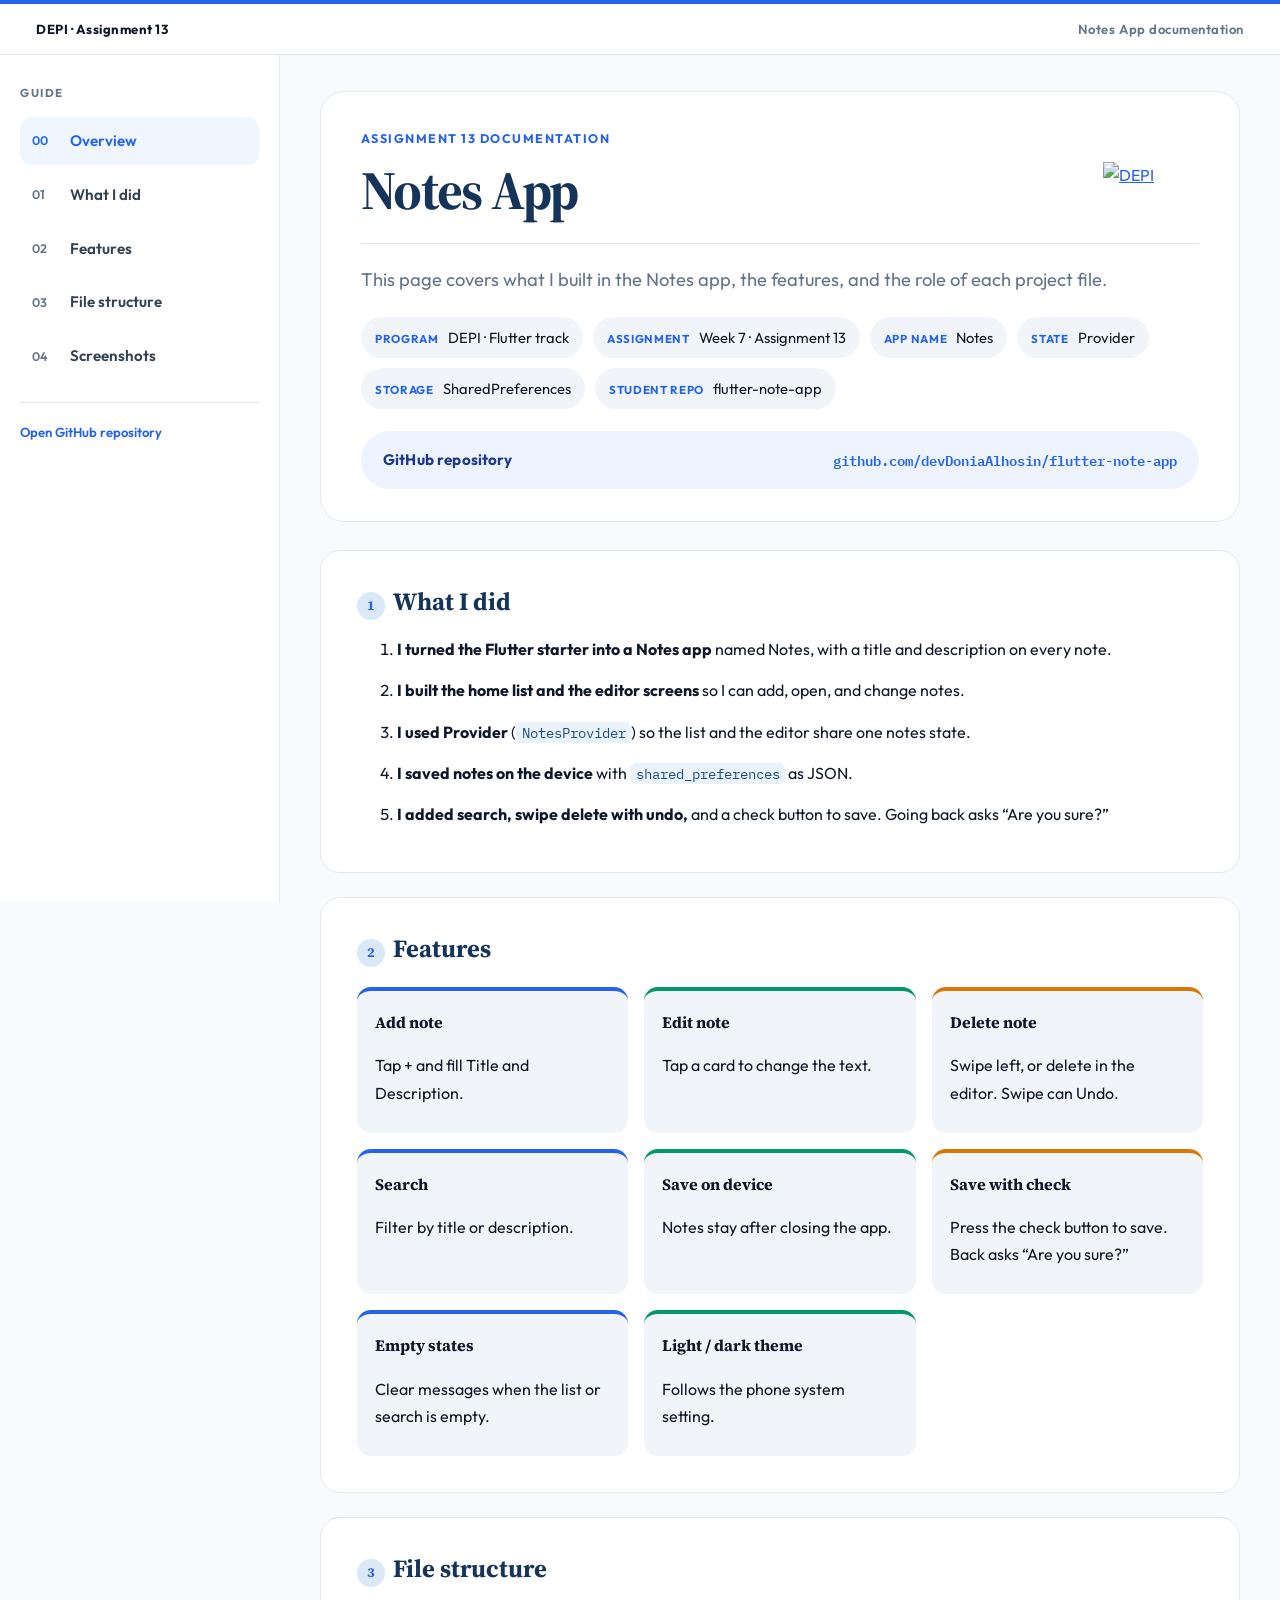
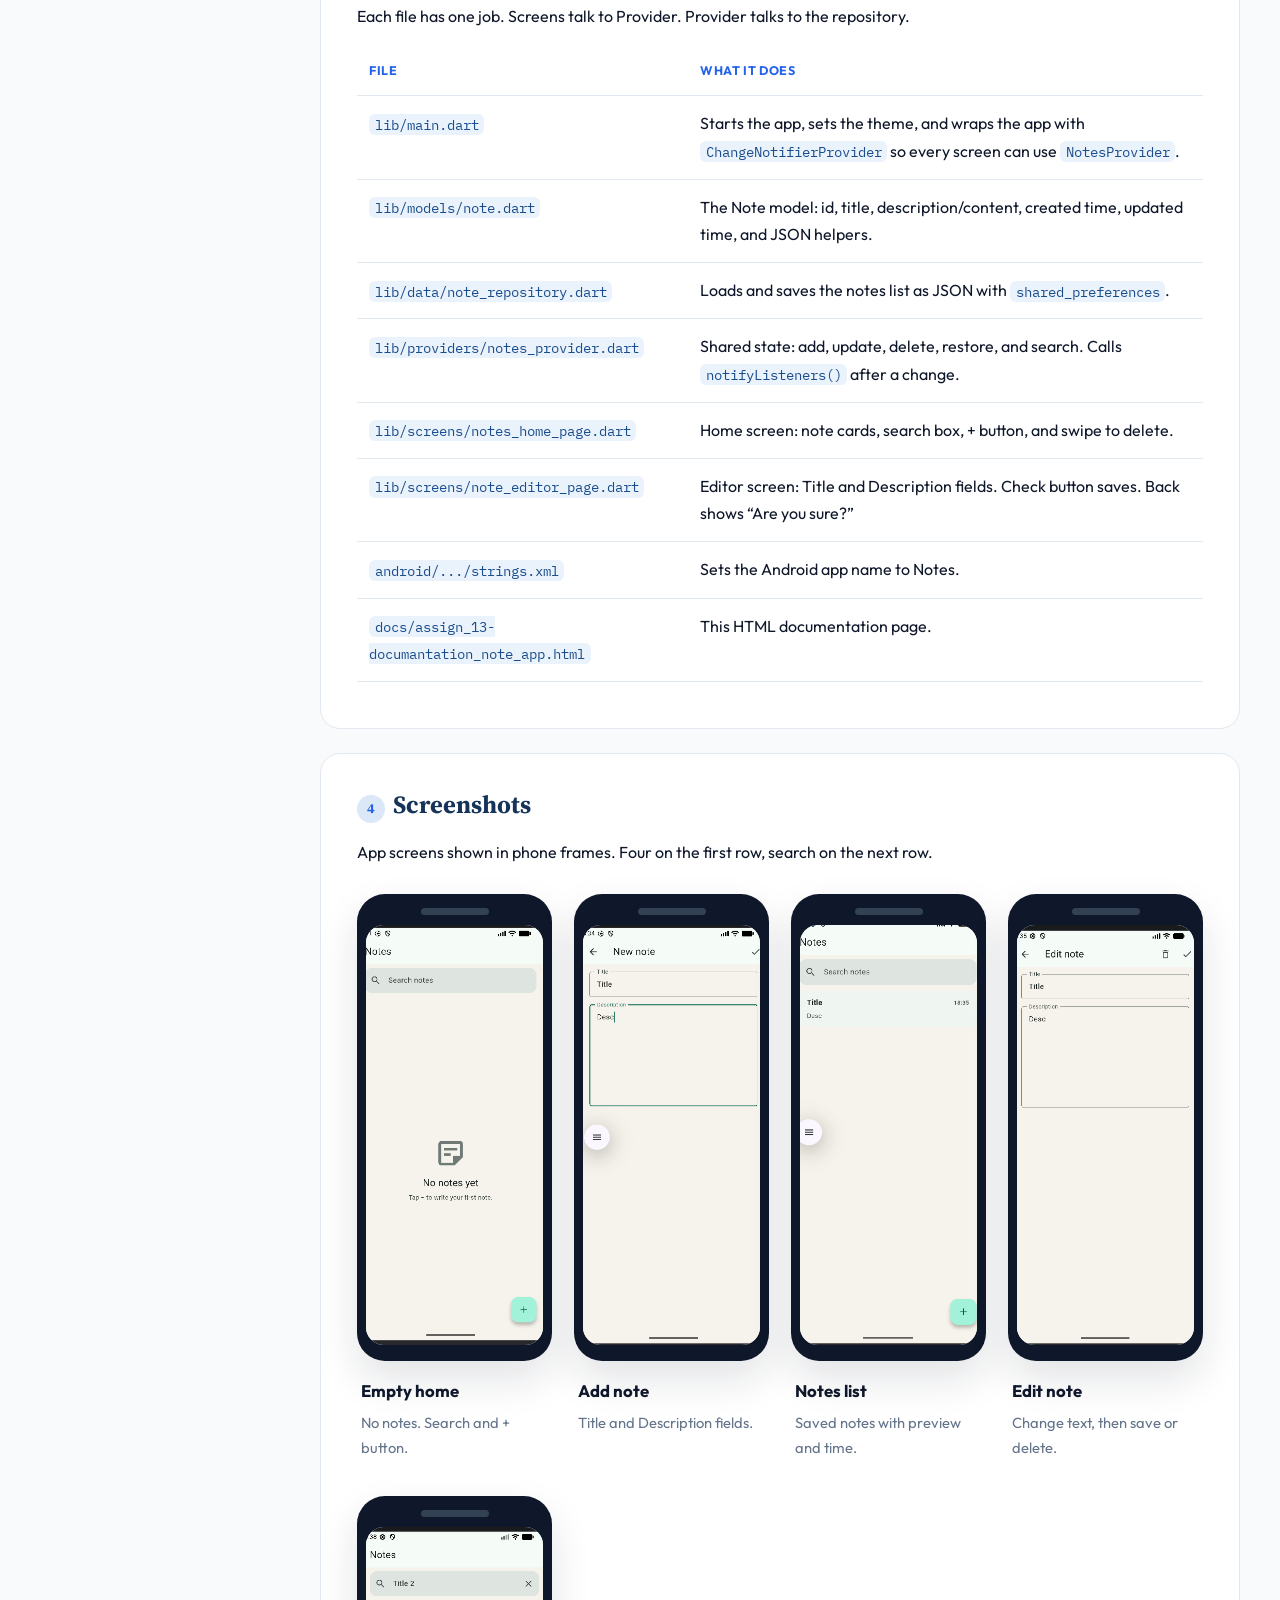
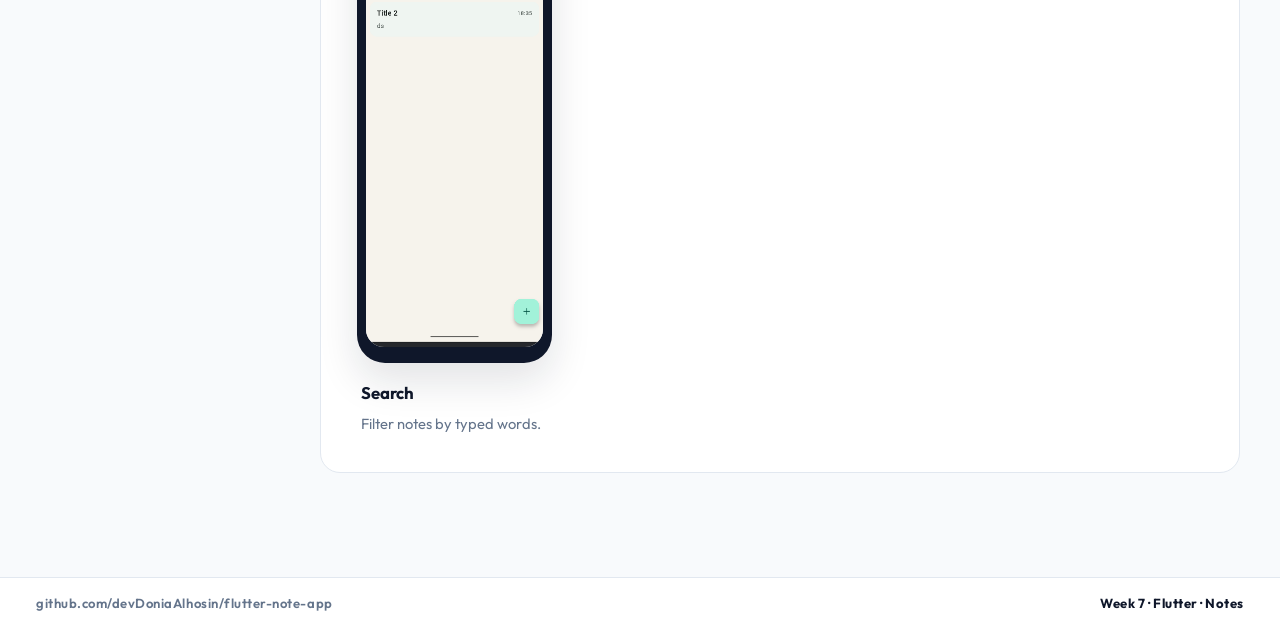
==== docs/assign_13-documantation_note_app.html @ 901f9e70 "Features Enhancments P1 - Add/Edit/Delete/Search" ====
<!DOCTYPE html>
<html lang="en">
  <head>
    <meta charset="UTF-8" />
    <meta name="viewport" content="width=device-width, initial-scale=1" />
    <title>Assignment 13 — Notes App Documentation</title>
    <link rel="preconnect" href="https://fonts.googleapis.com" />
    <link rel="preconnect" href="https://fonts.gstatic.com" crossorigin />
    <link
      href="https://fonts.googleapis.com/css2?family=Outfit:wght@400;500;600;700&family=Source+Serif+4:opsz,wght@8..60,600;8..60,700&family=IBM+Plex+Mono:wght@400;500&display=swap"
      rel="stylesheet"
    />
    <style>
      :root {
        --blue: #2563eb;
        --green: #059669;
        --gold: #d97706;
        --ink: #0f172a;
        --muted: #64748b;
        --paper: #f8fafc;
        --card: #ffffff;
        --line: #e2e8f0;
        --soft: #f1f5f9;
      }

      * {
        box-sizing: border-box;
      }

      html {
        scroll-behavior: smooth;
        overflow-x: hidden;
      }

      body {
        margin: 0;
        color: var(--ink);
        background: var(--paper);
        font-family: Outfit, sans-serif;
        line-height: 1.7;
        overflow-x: hidden;
      }

      .doc-header,
      .doc-footer {
        display: flex;
        align-items: center;
        justify-content: space-between;
        gap: 16px;
        background: #fff;
        border-bottom: 1px solid var(--line);
        padding: 14px 36px;
        font-size: 0.82rem;
        font-weight: 600;
        letter-spacing: 0.04em;
        color: var(--muted);
      }

      .doc-header {
        position: sticky;
        top: 0;
        z-index: 5;
        border-top: 4px solid var(--blue);
      }

      .doc-header strong,
      .doc-footer strong {
        color: var(--ink);
      }

      .doc-footer {
        border-bottom: 0;
        border-top: 1px solid var(--line);
        margin-top: 8px;
      }

      .shell {
        display: grid;
        grid-template-columns: 280px minmax(0, 1fr);
        max-width: 1500px;
        margin: 0 auto;
        min-height: calc(100vh - 108px);
      }

      .sidebar {
        position: sticky;
        top: 53px;
        height: calc(100vh - 53px);
        overflow: auto;
        padding: 28px 20px 32px;
        background: #fff;
        border-right: 1px solid var(--line);
      }

      .side-kicker {
        margin: 0 0 14px;
        color: var(--muted);
        font-size: 0.72rem;
        letter-spacing: 0.14em;
        text-transform: uppercase;
        font-weight: 700;
      }

      .sidebar nav {
        display: flex;
        flex-direction: column;
        gap: 6px;
      }

      .sidebar nav a {
        display: flex;
        align-items: center;
        gap: 10px;
        padding: 11px 12px;
        border-radius: 12px;
        color: #334155;
        text-decoration: none;
        font-weight: 600;
        font-size: 0.95rem;
      }

      .sidebar nav a em {
        width: 28px;
        color: var(--muted);
        font-style: normal;
        font-size: 0.78rem;
      }

      .sidebar nav a:hover,
      .sidebar nav a.active {
        background: #eff6ff;
        color: var(--blue);
      }

      .sidebar nav a.active em {
        color: var(--blue);
      }

      .side-repo {
        display: block;
        margin-top: 22px;
        padding-top: 18px;
        border-top: 1px solid var(--line);
        color: var(--blue);
        font-size: 0.82rem;
        font-weight: 600;
        text-decoration: none;
        word-break: break-word;
      }

      .content {
        padding: 36px 40px 72px;
      }

      .print-only {
        display: none;
      }

      .cover {
        background: var(--card);
        border: 1px solid var(--line);
        border-radius: 24px;
        padding: 36px 40px 32px;
        margin-bottom: 28px;
      }

      .title-bar {
        display: flex;
        align-items: center;
        justify-content: space-between;
        gap: 24px;
        margin-bottom: 20px;
        padding-bottom: 20px;
        border-bottom: 1px solid var(--line);
      }

      .title-bar .intro {
        min-width: 0;
      }

      .title-bar .kicker {
        margin-bottom: 8px;
      }

      .title-bar h1 {
        margin: 0;
        font-size: clamp(2.4rem, 5vw, 3.4rem);
        letter-spacing: -0.03em;
      }

      .title-bar .logo {
        flex: 0 0 auto;
        margin-left: auto;
      }

      .title-bar .logo img {
        width: 96px;
        height: auto;
        display: block;
        background: transparent;
      }

      .kicker {
        color: var(--blue);
        letter-spacing: 0.12em;
        text-transform: uppercase;
        font-size: 0.78rem;
        font-weight: 700;
        margin: 0 0 8px;
      }

      h1,
      h2,
      h3 {
        font-family: "Source Serif 4", Georgia, serif;
        line-height: 1.2;
        margin: 0 0 10px;
      }

      h1 {
        font-size: clamp(2.1rem, 5vw, 3.4rem);
        color: #16345a;
      }

      h2 {
        font-size: 1.55rem;
        color: #16345a;
      }

      h3 {
        font-size: 1.12rem;
        color: var(--blue);
      }

      .lede {
        max-width: 70ch;
        color: var(--muted);
        font-size: 1.15rem;
        margin: 0 0 22px;
      }

      .facts {
        display: flex;
        flex-wrap: wrap;
        gap: 10px;
        margin: 0 0 22px;
      }

      .fact {
        background: var(--soft);
        border-radius: 999px;
        padding: 8px 14px;
        font-size: 0.92rem;
      }

      .fact b {
        color: var(--blue);
        margin-right: 6px;
        font-size: 0.72rem;
        letter-spacing: 0.06em;
        text-transform: uppercase;
      }

      .repo-banner {
        display: flex;
        flex-wrap: wrap;
        align-items: center;
        justify-content: space-between;
        gap: 12px 24px;
        margin: 0;
        padding: 16px 22px;
        background: #eef4ff;
        border-radius: 999px;
        text-decoration: none;
        color: inherit;
      }

      .repo-banner:hover {
        background: #e0ebff;
      }

      .repo-banner b {
        color: #1e3a8a;
        font-size: 0.95rem;
        letter-spacing: 0.01em;
        white-space: nowrap;
      }

      .repo-banner span {
        font-family: "IBM Plex Mono", monospace;
        font-size: 0.9rem;
        font-weight: 600;
        color: var(--blue);
        word-break: break-all;
      }

      .toc-grid {
        display: grid;
        grid-template-columns: repeat(2, minmax(0, 1fr));
        gap: 16px;
        margin: 20px 0 0;
      }

      .toc-card {
        display: flex;
        align-items: flex-start;
        gap: 16px;
        padding: 20px 20px 18px;
        background: var(--soft);
        border: 1px solid var(--line);
        border-radius: 16px;
        text-decoration: none;
        color: inherit;
        transition: transform 0.18s ease, border-color 0.18s ease, box-shadow 0.18s ease;
      }

      .toc-card:hover,
      .toc-card.active {
        transform: translateY(-2px);
        border-color: #bfdbfe;
        box-shadow: 0 10px 24px rgba(37, 99, 235, 0.08);
        background: #fff;
      }

      .toc-card em {
        flex: 0 0 auto;
        width: 40px;
        height: 40px;
        display: grid;
        place-items: center;
        border-radius: 12px;
        background: #dbeafe;
        color: var(--blue);
        font-style: normal;
        font-weight: 700;
      }

      .toc-card b {
        display: block;
        font-family: "Source Serif 4", Georgia, serif;
        font-size: 1.15rem;
        margin-bottom: 4px;
      }

      .toc-card span {
        color: var(--muted);
        font-size: 0.92rem;
      }

      .toc-card i {
        margin-left: auto;
        color: var(--blue);
        font-style: normal;
        font-weight: 700;
        align-self: center;
      }

      .back-toc {
        display: inline-flex;
        float: right;
        font-size: 0.8rem;
        font-weight: 700;
        text-decoration: none;
        margin: 0 0 10px 12px;
        padding: 6px 12px;
        border-radius: 999px;
        background: var(--soft);
        color: var(--blue);
      }

      .btn {
        display: inline-flex;
        align-items: center;
        background: var(--blue);
        color: #fff;
        text-decoration: none;
        border-radius: 999px;
        padding: 11px 20px;
        font-weight: 700;
        border: 0;
        font: inherit;
        cursor: pointer;
      }

      .btn.green {
        background: var(--green);
      }

      .btn.ghost {
        background: #fff;
        color: var(--blue);
        border: 1px solid var(--line);
      }

      .back-toc {
        display: none;
      }

      section {
        background: var(--card);
        border: 1px solid var(--line);
        border-radius: 20px;
        padding: 36px 36px 28px;
        margin-bottom: 24px;
      }

      .num {
        display: inline-flex;
        width: 28px;
        height: 28px;
        align-items: center;
        justify-content: center;
        border-radius: 50%;
        background: #dbe8f8;
        color: var(--blue);
        font-size: 0.85rem;
        font-weight: 700;
        margin-right: 8px;
      }

      .grid {
        display: grid;
        grid-template-columns: repeat(auto-fit, minmax(210px, 1fr));
        gap: 16px;
        margin: 20px 0 8px;
      }

      .card {
        background: var(--soft);
        border-radius: 14px;
        padding: 18px 18px 10px;
        border-top: 4px solid var(--blue);
      }

      .card.green {
        border-top-color: var(--green);
      }

      .card.gold {
        border-top-color: var(--gold);
      }

      .card strong {
        display: block;
        font-family: "Source Serif 4", Georgia, serif;
        margin-bottom: 4px;
      }

      ol.steps > li,
      ol.guide > li {
        margin: 14px 0;
      }

      code {
        font-family: "IBM Plex Mono", monospace;
        font-size: 0.86em;
        background: #eaf2fb;
        color: #1a4d8c;
        padding: 0.12em 0.4em;
        border-radius: 6px;
      }

      pre {
        overflow: auto;
        background: #f3f7fd;
        color: #1d2b3a;
        border: 1px solid var(--line);
        padding: 14px 16px;
        border-radius: 12px;
        font-family: "IBM Plex Mono", monospace;
        font-size: 0.86rem;
      }

      table {
        width: 100%;
        border-collapse: collapse;
        margin: 8px 0 18px;
      }

      th,
      td {
        text-align: left;
        padding: 14px 12px;
        border-bottom: 1px solid var(--line);
        vertical-align: top;
      }

      th {
        color: var(--blue);
        font-size: 0.78rem;
        letter-spacing: 0.05em;
        text-transform: uppercase;
      }

      .flow {
        display: grid;
        grid-template-columns: repeat(auto-fit, minmax(150px, 1fr));
        gap: 10px;
        margin: 12px 0 18px;
      }

      .flow span {
        background: #eaf4ff;
        color: #16345a;
        border: 1px solid #c5daf3;
        border-radius: 12px;
        padding: 14px 10px;
        text-align: center;
        font-weight: 700;
        font-size: 0.9rem;
      }

      .note {
        background: #fff7e6;
        border-left: 5px solid var(--gold);
        border-radius: 0 12px 12px 0;
        padding: 12px 14px;
        margin: 8px 0 16px;
      }

      .shots {
        display: grid;
        grid-template-columns: repeat(4, minmax(0, 1fr));
        gap: 36px 22px;
        margin: 28px 0 8px;
        align-items: start;
      }

      .shot {
        margin: 0;
        background: none;
        border: 0;
      }

      .phone {
        background: #0f172a;
        border-radius: 28px;
        padding: 12px 9px 16px;
        box-shadow: 0 18px 40px rgba(15, 23, 42, 0.12);
      }

      .phone-bar {
        width: 68px;
        height: 7px;
        margin: 2px auto 10px;
        border-radius: 999px;
        background: #334155;
      }

      .shot .frame {
        min-height: 320px;
        display: grid;
        place-items: center;
        background: #f8fafc;
        border-radius: 18px;
        overflow: hidden;
      }

      .shot img {
        display: block;
        width: 100%;
        height: 420px;
        object-fit: cover;
        object-position: top;
        background: #f8fafc;
      }

      .shot.missing img {
        display: none;
      }

      .drop {
        display: none;
        flex-direction: column;
        align-items: center;
        justify-content: center;
        gap: 6px;
        min-height: 320px;
        color: var(--muted);
        text-align: center;
        padding: 20px;
      }

      .shot.missing .drop {
        display: flex;
      }

      .drop b {
        font-family: "IBM Plex Mono", monospace;
        color: var(--blue);
        font-size: 0.78rem;
      }

      figcaption {
        padding: 16px 4px 0;
      }

      figcaption strong {
        display: block;
        font-size: 1.05rem;
        margin-bottom: 4px;
        font-family: Outfit, sans-serif;
      }

      figcaption span {
        display: block;
        color: var(--muted);
        font-size: 0.92rem;
      }

      .site-end {
        display: none;
      }

      a {
        color: var(--blue);
      }

      @media (max-width: 1100px) {
        .shots {
          grid-template-columns: repeat(2, minmax(0, 1fr));
        }
      }

      @media (max-width: 900px) {
        .doc-header,
        .doc-footer {
          padding: 12px 16px;
          flex-wrap: wrap;
          gap: 6px 12px;
        }

        .shell {
          grid-template-columns: 1fr;
        }

        .sidebar {
          position: sticky;
          top: 49px;
          z-index: 4;
          height: auto;
          border-right: 0;
          border-bottom: 1px solid var(--line);
          padding: 12px 16px 14px;
        }

        .side-kicker,
        .side-repo {
          display: none;
        }

        .sidebar nav {
          flex-direction: row;
          overflow-x: auto;
          gap: 8px;
          -webkit-overflow-scrolling: touch;
          scrollbar-width: none;
        }

        .sidebar nav::-webkit-scrollbar {
          display: none;
        }

        .sidebar nav a {
          flex: 0 0 auto;
          white-space: nowrap;
          background: var(--soft);
          padding: 8px 12px;
        }

        .content {
          padding: 20px 16px 48px;
        }

        .cover,
        section {
          padding: 24px 20px 20px;
        }
      }

      @media (max-width: 640px) {
        .doc-header,
        .doc-footer {
          font-size: 0.74rem;
          padding: 10px 14px;
        }

        .cover,
        section {
          padding: 18px 16px 16px;
          border-radius: 16px;
        }

        .title-bar {
          align-items: center;
          gap: 12px;
        }

        .title-bar .kicker {
          letter-spacing: 0.08em;
          font-size: 0.68rem;
        }

        .title-bar h1 {
          font-size: clamp(1.7rem, 8vw, 2.2rem);
        }

        .title-bar .logo img {
          width: 58px;
        }

        .lede {
          font-size: 1rem;
          margin-bottom: 16px;
        }

        .facts {
          gap: 8px;
          margin-bottom: 16px;
        }

        .fact {
          font-size: 0.82rem;
          padding: 7px 11px;
        }

        .repo-banner {
          flex-direction: column;
          align-items: flex-start;
          border-radius: 16px;
          padding: 14px 16px;
          gap: 6px;
        }

        .repo-banner b {
          font-size: 0.72rem;
          letter-spacing: 0.06em;
          text-transform: uppercase;
        }

        .repo-banner span {
          font-size: 0.8rem;
        }

        .toc-grid {
          grid-template-columns: 1fr;
        }

        .shots {
          grid-template-columns: minmax(0, 280px);
          justify-content: center;
          gap: 28px 16px;
        }

        .shot img,
        .drop {
          min-height: 0;
          height: 380px;
        }

        table {
          display: block;
        }

        thead {
          display: none;
        }

        tbody,
        tr,
        td {
          display: block;
          width: 100%;
        }

        tr {
          background: var(--soft);
          border-radius: 12px;
          padding: 12px 14px;
          margin-bottom: 10px;
        }

        td {
          border: 0;
          padding: 2px 0;
        }

        td:first-child {
          padding-bottom: 6px;
        }

        pre {
          font-size: 0.78rem;
        }

        .back-toc {
          display: inline-flex;
          float: none;
          margin: 0 0 12px;
        }
      }

      @media (max-width: 420px) {
        .doc-header span {
          display: none;
        }

        .sidebar nav a em {
          display: none;
        }
      }

      @media print {
        @page {
          size: A4;
          margin: 24mm 18mm 22mm 18mm;
        }

        body {
          background: #fff;
          color: #111;
          font-family: "Times New Roman", Times, serif;
          font-size: 12pt;
          line-height: 1.55;
        }

        .shell {
          display: block;
          max-width: none;
        }

        .sidebar,
        .actions,
        .no-print,
        .back-toc,
        .page-end {
          display: none !important;
        }

        .content {
          padding: 0;
        }

        .print-only {
          display: block;
        }

        .toc-grid {
          display: none;
        }

        .report-toc {
          display: block;
          list-style: none;
          padding: 0;
          margin: 12px 0 0;
        }

        .report-toc li {
          margin: 10px 0;
        }

        .report-toc a {
          display: block;
          color: #111;
          text-decoration: none;
          border-bottom: 1px dotted #999;
          padding: 2px 0 6px;
        }

        .doc-header,
        .doc-footer {
          position: fixed;
          left: 0;
          right: 0;
          padding: 4px 0;
          background: #fff;
          font-family: "Times New Roman", Times, serif;
          font-size: 10pt;
          color: #333;
          letter-spacing: 0;
        }

        .doc-header {
          top: 0;
          border-top: 0;
          border-bottom: 1px solid #222;
        }

        .doc-footer {
          bottom: 0;
          margin: 0;
          border-top: 1px solid #222;
        }

        .cover,
        section {
          break-inside: avoid;
          box-shadow: none;
          border: 0;
          border-radius: 0;
          background: #fff;
          padding: 0 0 10px;
          margin: 0 0 22px;
        }

        .cover {
          text-align: center;
          padding-bottom: 18px;
          border-bottom: 1px solid #222;
          margin-bottom: 28px;
        }

        .title-bar {
          border: 0;
          padding: 0;
          margin-bottom: 12px;
          justify-content: center;
        }

        .title-bar h1 {
          font-size: 26pt;
          color: #111;
        }

        .kicker {
          color: #333;
          letter-spacing: 0.08em;
        }

        .lede {
          max-width: none;
          margin: 0 auto 16px;
          color: #222;
        }

        .facts {
          display: block;
          margin: 16px auto 0;
          max-width: 420px;
          text-align: left;
        }

        .fact {
          background: none;
          border-radius: 0;
          padding: 4px 0;
          border-bottom: 1px solid #ddd;
        }

        .fact b {
          display: inline;
          color: #111;
          margin-right: 8px;
        }

        .repo-banner {
          background: none;
          border: 0;
          justify-content: center;
          margin-top: 16px;
          padding: 0;
        }

        h2 {
          font-size: 16pt;
          color: #111;
          margin: 0 0 10px;
          padding-bottom: 4px;
          border-bottom: 1px solid #222;
        }

        .num {
          background: none;
          color: #111;
          width: auto;
          height: auto;
          margin-right: 6px;
        }

        .grid {
          display: block;
        }

        .card {
          background: none;
          border: 0;
          border-top: 0;
          border-radius: 0;
          padding: 6px 0 8px;
          border-bottom: 1px solid #ddd;
        }

        .card strong {
          display: inline;
          margin-right: 6px;
        }

        .card p {
          display: inline;
        }

        table {
          border: 1px solid #222;
        }

        th,
        td {
          border-bottom: 1px solid #222;
          padding: 8px 7px;
        }

        th {
          color: #111;
          background: #f3f3f3;
        }

        .note {
          background: none;
          border-left: 0;
          border: 1px solid #222;
          border-radius: 0;
          padding: 8px 10px;
        }

        .shots {
          grid-template-columns: repeat(2, minmax(0, 1fr));
          gap: 16px 12px;
        }

        .phone {
          padding: 8px 6px 10px;
        }

        .shot img {
          height: 260px;
        }

        .shot.missing {
          display: none;
        }

        .toc a,
        .repo-banner a,
        a[href^="http"] {
          color: #111;
          text-decoration: underline;
        }
      }
    </style>
  </head>
  <body>
    <header class="doc-header">
      <strong>DEPI · Assignment 13</strong>
      <span>Notes App documentation</span>
    </header>
    <div class="shell">
      <aside class="sidebar">
        <p class="side-kicker">Guide</p>
        <nav>
          <a href="#overview"><em>00</em> Overview</a>
          <a href="#steps"><em>01</em> What I did</a>
          <a href="#features"><em>02</em> Features</a>
          <a href="#files"><em>03</em> File structure</a>
          <a href="#screenshots"><em>04</em> Screenshots</a>
        </nav>
        <a class="side-repo" href="https://github.com/devDoniaAlhosin/flutter-note-app.git">
          Open GitHub repository
        </a>
      </aside>
      <main class="content">
      <article class="cover" id="overview">
        <div class="title-bar">
          <div class="intro">
            <p class="kicker">Assignment 13 documentation</p>
            <h1>Notes App</h1>
          </div>
          <a class="logo" href="https://depi.gov.eg" target="_blank" rel="noreferrer">
            <img src="https://depi.gov.eg/assets/images/proAr.png" alt="DEPI" />
          </a>
        </div>
        <p class="lede">
          This page covers what I built in the Notes app, the features, and
          the role of each project file.
        </p>
        <div class="facts">
          <div class="fact"><b>Program</b> DEPI · Flutter track</div>
          <div class="fact"><b>Assignment</b> Week 7 · Assignment 13</div>
          <div class="fact"><b>App name</b> Notes</div>
          <div class="fact"><b>State</b> Provider</div>
          <div class="fact"><b>Storage</b> SharedPreferences</div>
          <div class="fact"><b>Student repo</b> flutter-note-app</div>
        </div>
        <a class="repo-banner" href="https://github.com/devDoniaAlhosin/flutter-note-app.git">
          <b>GitHub repository</b>
          <span>github.com/devDoniaAlhosin/flutter-note-app</span>
        </a>
      </article>

      <section id="toc" class="toc print-only">
        <h2>Table of contents</h2>
        <ol class="report-toc">
          <li><a href="#steps">1. What I did</a></li>
          <li><a href="#features">2. Features</a></li>
          <li><a href="#files">3. File structure</a></li>
          <li><a href="#screenshots">4. Screenshots</a></li>
        </ol>
      </section>

      <section id="steps">
        <a class="back-toc" href="#toc">Back to contents</a>
        <h2><span class="num">1</span>What I did</h2>
        <ol class="steps">
          <li>
            <strong>I turned the Flutter starter into a Notes app</strong>
            named Notes, with a title and description on every note.
          </li>
          <li>
            <strong>I built the home list and the editor screens</strong>
            so I can add, open, and change notes.
          </li>
          <li>
            <strong>I used Provider</strong>
            (<code>NotesProvider</code>) so the list and the editor share one notes state.
          </li>
          <li>
            <strong>I saved notes on the device</strong>
            with <code>shared_preferences</code> as JSON.
          </li>
          <li>
            <strong>I added search, swipe delete with undo,</strong>
            and a check button to save. Going back asks “Are you sure?”
          </li>
        </ol>
      </section>

      <section id="features">
        <a class="back-toc" href="#toc">Back to contents</a>
        <h2><span class="num">2</span>Features</h2>
        <div class="grid">
          <div class="card"><strong>Add note</strong><p>Tap + and fill Title and Description.</p></div>
          <div class="card green"><strong>Edit note</strong><p>Tap a card to change the text.</p></div>
          <div class="card gold"><strong>Delete note</strong><p>Swipe left, or delete in the editor. Swipe can Undo.</p></div>
          <div class="card"><strong>Search</strong><p>Filter by title or description.</p></div>
          <div class="card green"><strong>Save on device</strong><p>Notes stay after closing the app.</p></div>
          <div class="card gold"><strong>Save with check</strong><p>Press the check button to save. Back asks “Are you sure?”</p></div>
          <div class="card"><strong>Empty states</strong><p>Clear messages when the list or search is empty.</p></div>
          <div class="card green"><strong>Light / dark theme</strong><p>Follows the phone system setting.</p></div>
        </div>
      </section>

      <section id="files">
        <a class="back-toc" href="#toc">Back to contents</a>
        <h2><span class="num">3</span>File structure</h2>
        <p>Each file has one job. Screens talk to Provider. Provider talks to the repository.</p>
        <table>
          <thead>
            <tr>
              <th>File</th>
              <th>What it does</th>
            </tr>
          </thead>
          <tbody>
            <tr>
              <td><code>lib/main.dart</code></td>
              <td>Starts the app, sets the theme, and wraps the app with <code>ChangeNotifierProvider</code> so every screen can use <code>NotesProvider</code>.</td>
            </tr>
            <tr>
              <td><code>lib/models/note.dart</code></td>
              <td>The Note model: id, title, description/content, created time, updated time, and JSON helpers.</td>
            </tr>
            <tr>
              <td><code>lib/data/note_repository.dart</code></td>
              <td>Loads and saves the notes list as JSON with <code>shared_preferences</code>.</td>
            </tr>
            <tr>
              <td><code>lib/providers/notes_provider.dart</code></td>
              <td>Shared state: add, update, delete, restore, and search. Calls <code>notifyListeners()</code> after a change.</td>
            </tr>
            <tr>
              <td><code>lib/screens/notes_home_page.dart</code></td>
              <td>Home screen: note cards, search box, + button, and swipe to delete.</td>
            </tr>
            <tr>
              <td><code>lib/screens/note_editor_page.dart</code></td>
              <td>Editor screen: Title and Description fields. Check button saves. Back shows “Are you sure?”</td>
            </tr>
            <tr>
              <td><code>android/.../strings.xml</code></td>
              <td>Sets the Android app name to Notes.</td>
            </tr>
            <tr>
              <td><code>docs/assign_13-documantation_note_app.html</code></td>
              <td>This HTML documentation page.</td>
            </tr>
          </tbody>
        </table>
      </section>

      <section id="screenshots">
        <a class="back-toc" href="#toc">Back to contents</a>
        <h2><span class="num">4</span>Screenshots</h2>
        <p>App screens shown in phone frames. Four on the first row, search on the next row.</p>
        <div class="shots">
          <figure class="shot missing">
            <div class="phone">
              <div class="phone-bar"></div>
              <div class="frame">
                <img src="screenshots/01-home-empty.png" alt="Empty home screen" />
                <div class="drop">Waiting for screenshot<b>01-home-empty.png</b></div>
              </div>
            </div>
            <figcaption>
              <strong>Empty home</strong>
              <span>No notes. Search and + button.</span>
            </figcaption>
          </figure>
          <figure class="shot missing">
            <div class="phone">
              <div class="phone-bar"></div>
              <div class="frame">
                <img src="screenshots/02-add-note.png" alt="Add note form" />
                <div class="drop">Waiting for screenshot<b>02-add-note.png</b></div>
              </div>
            </div>
            <figcaption>
              <strong>Add note</strong>
              <span>Title and Description fields.</span>
            </figcaption>
          </figure>
          <figure class="shot missing">
            <div class="phone">
              <div class="phone-bar"></div>
              <div class="frame">
                <img src="screenshots/03-note-list.png" alt="Notes list" />
                <div class="drop">Waiting for screenshot<b>03-note-list.png</b></div>
              </div>
            </div>
            <figcaption>
              <strong>Notes list</strong>
              <span>Saved notes with preview and time.</span>
            </figcaption>
          </figure>
          <figure class="shot missing">
            <div class="phone">
              <div class="phone-bar"></div>
              <div class="frame">
                <img src="screenshots/04-edit-note.png" alt="Edit note screen" />
                <div class="drop">Waiting for screenshot<b>04-edit-note.png</b></div>
              </div>
            </div>
            <figcaption>
              <strong>Edit note</strong>
              <span>Change text, then save or delete.</span>
            </figcaption>
          </figure>
          <figure class="shot missing">
            <div class="phone">
              <div class="phone-bar"></div>
              <div class="frame">
                <img src="screenshots/05-search.png" alt="Search notes" />
                <div class="drop">Waiting for screenshot<b>05-search.png</b></div>
              </div>
            </div>
            <figcaption>
              <strong>Search</strong>
              <span>Filter notes by typed words.</span>
            </figcaption>
          </figure>
        </div>
      </section>

      </main>
    </div>
    <footer class="doc-footer">
      <span>github.com/devDoniaAlhosin/flutter-note-app</span>
      <strong>Week 7 · Flutter · Notes</strong>
    </footer>
    <script>
      document.querySelectorAll(".shot").forEach((shot) => {
        const img = shot.querySelector("img");
        if (!img) return;
        const ready = () => shot.classList.remove("missing");
        if (img.complete && img.naturalWidth > 0) ready();
        img.addEventListener("load", ready);
        img.addEventListener("error", () => shot.classList.add("missing"));
      });

      const links = [...document.querySelectorAll(".sidebar nav a")];
      const sections = [...document.querySelectorAll("#overview, #steps, #features, #files, #screenshots")];
      const setActive = () => {
        const y = window.scrollY + 140;
        let current = sections[0];
        sections.forEach((section) => {
          if (section.offsetTop <= y) current = section;
        });
        links.forEach((link) => {
          link.classList.toggle("active", link.getAttribute("href") === `#${current.id}`);
        });
      };
      window.addEventListener("scroll", setActive, { passive: true });
      setActive();
    </script>
  </body>
</html>
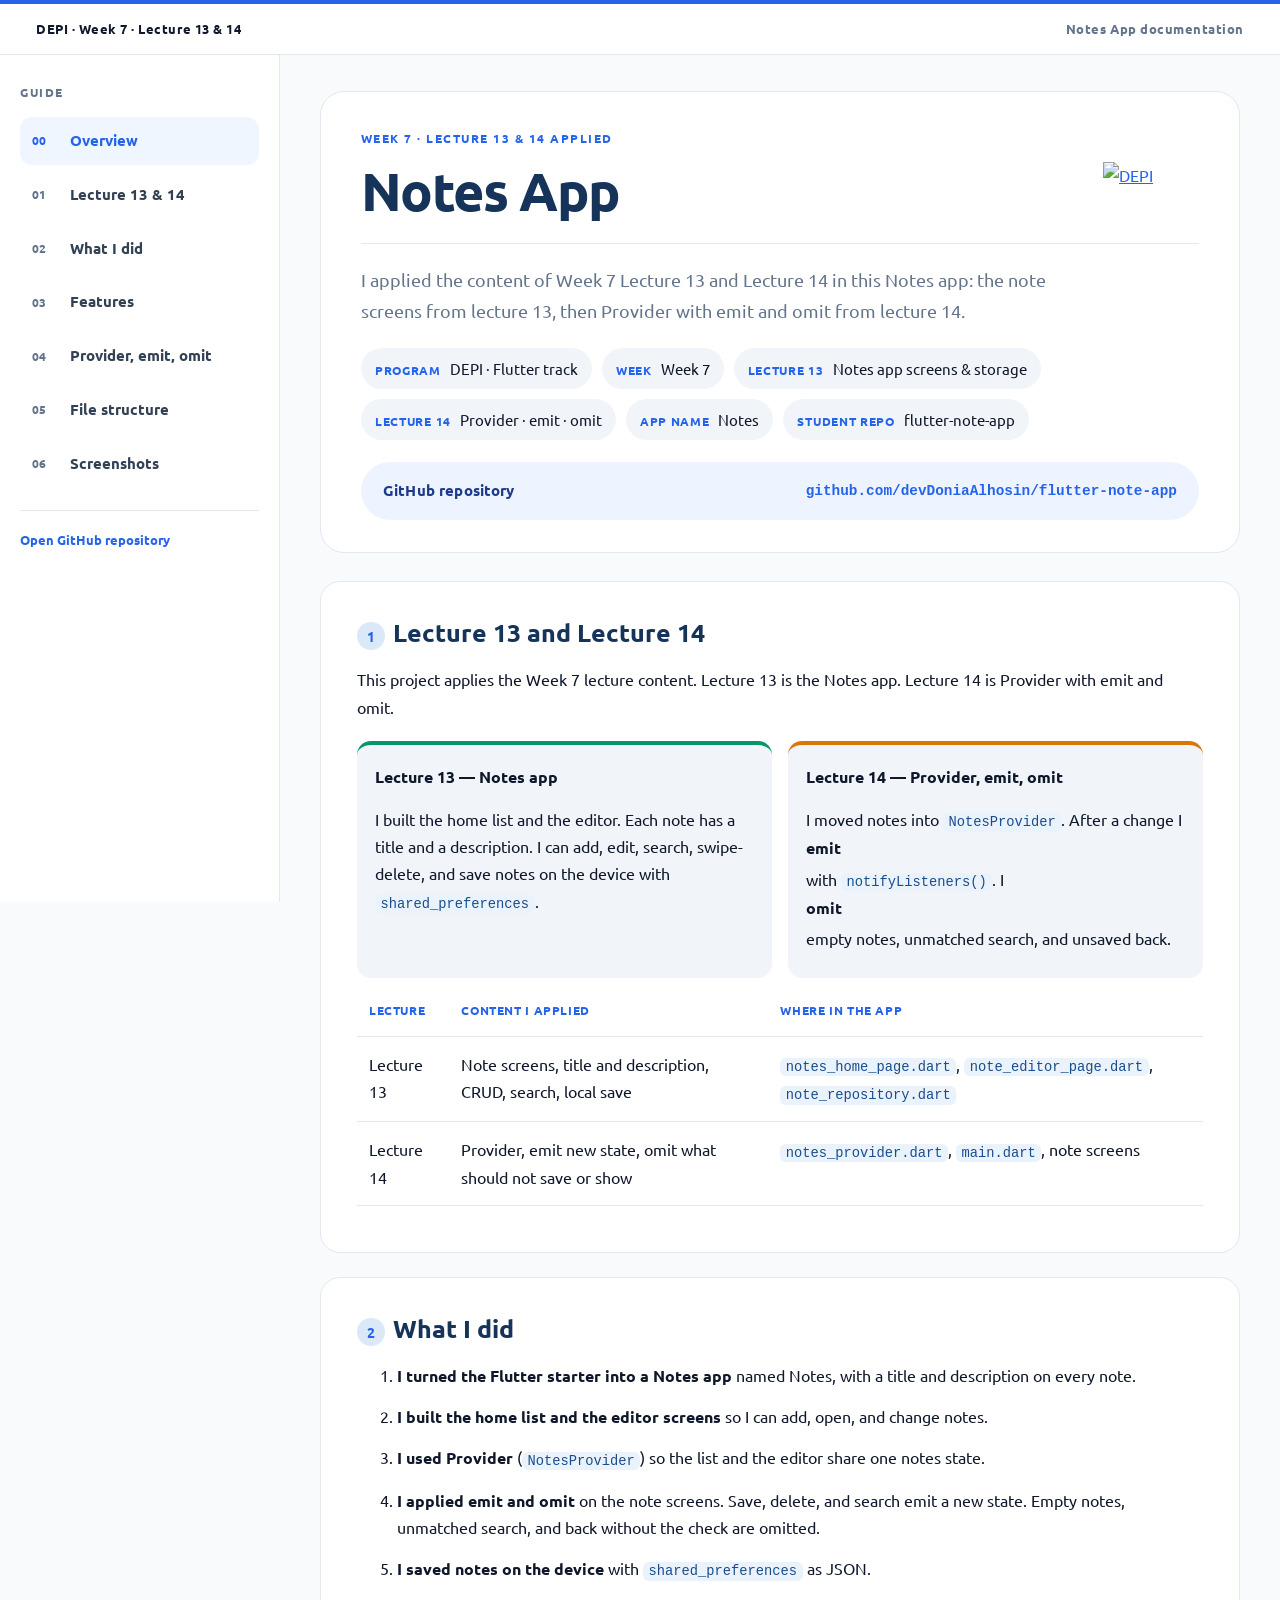
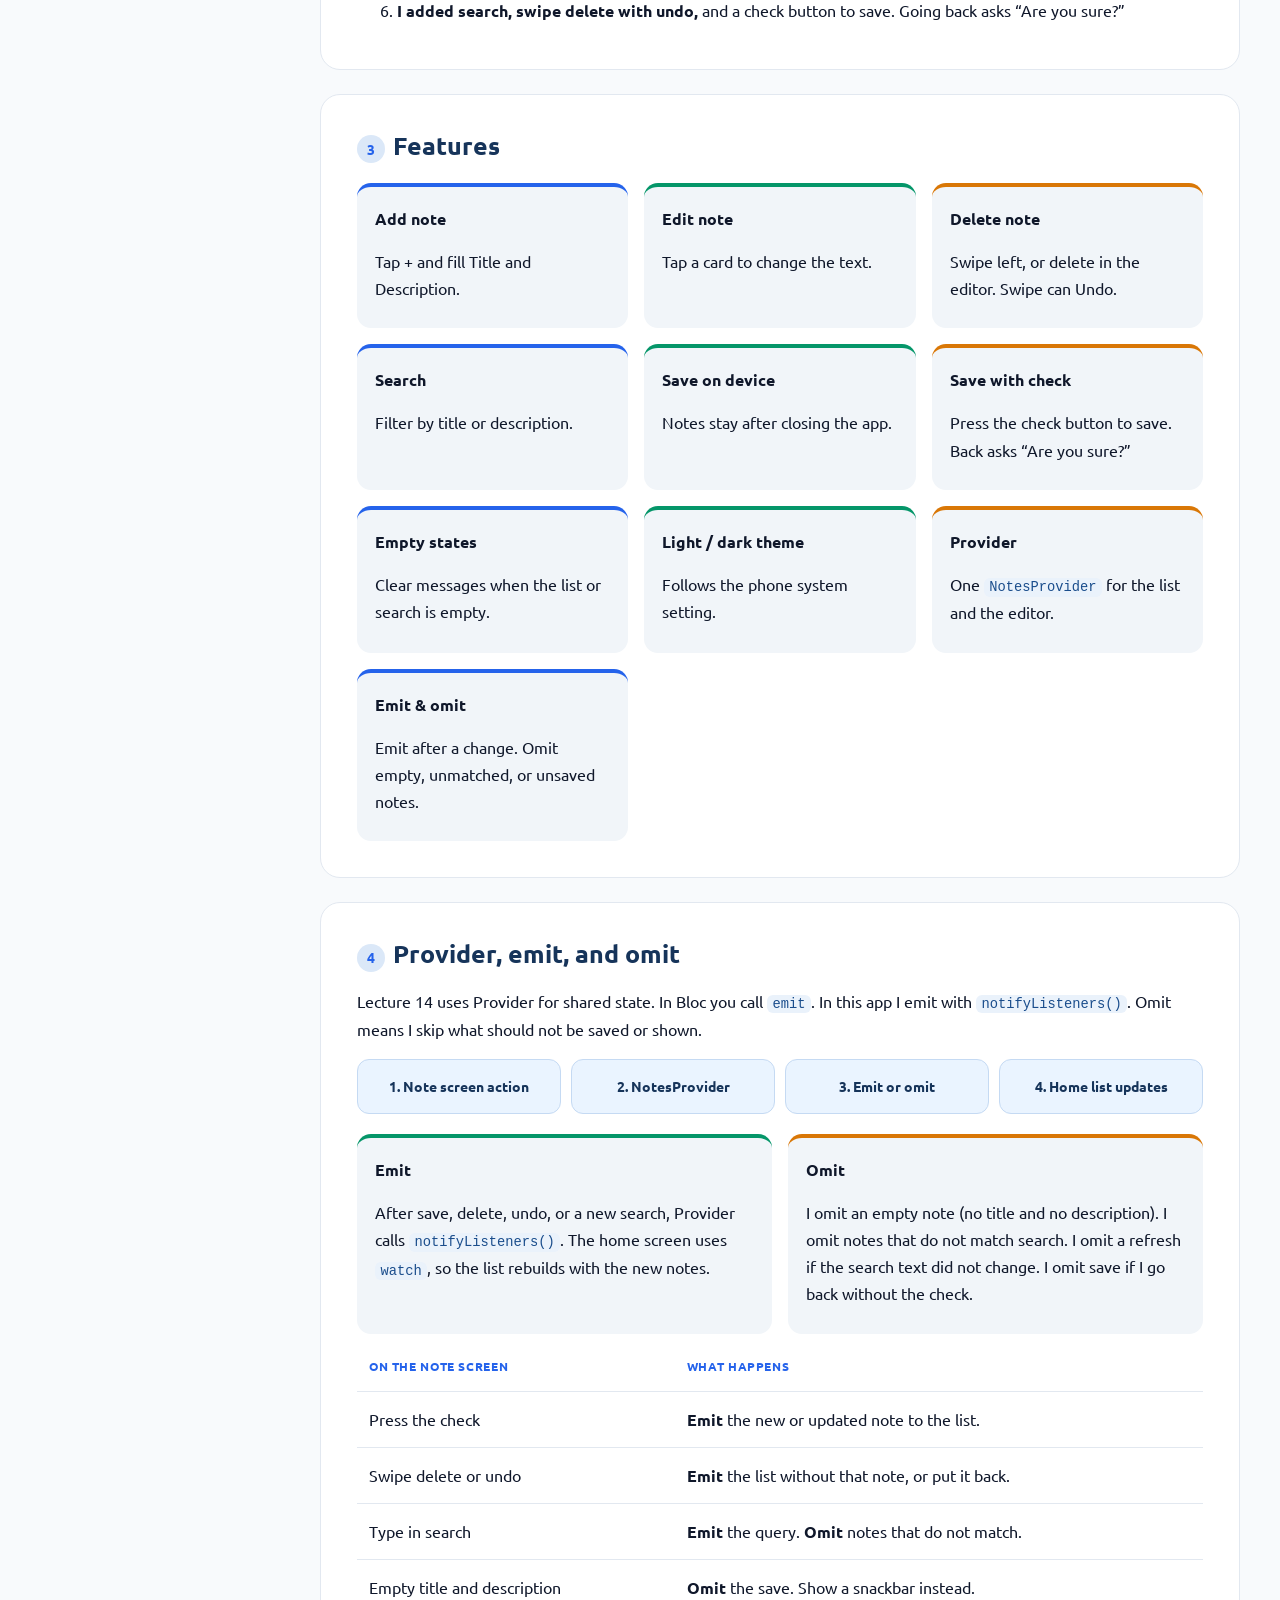
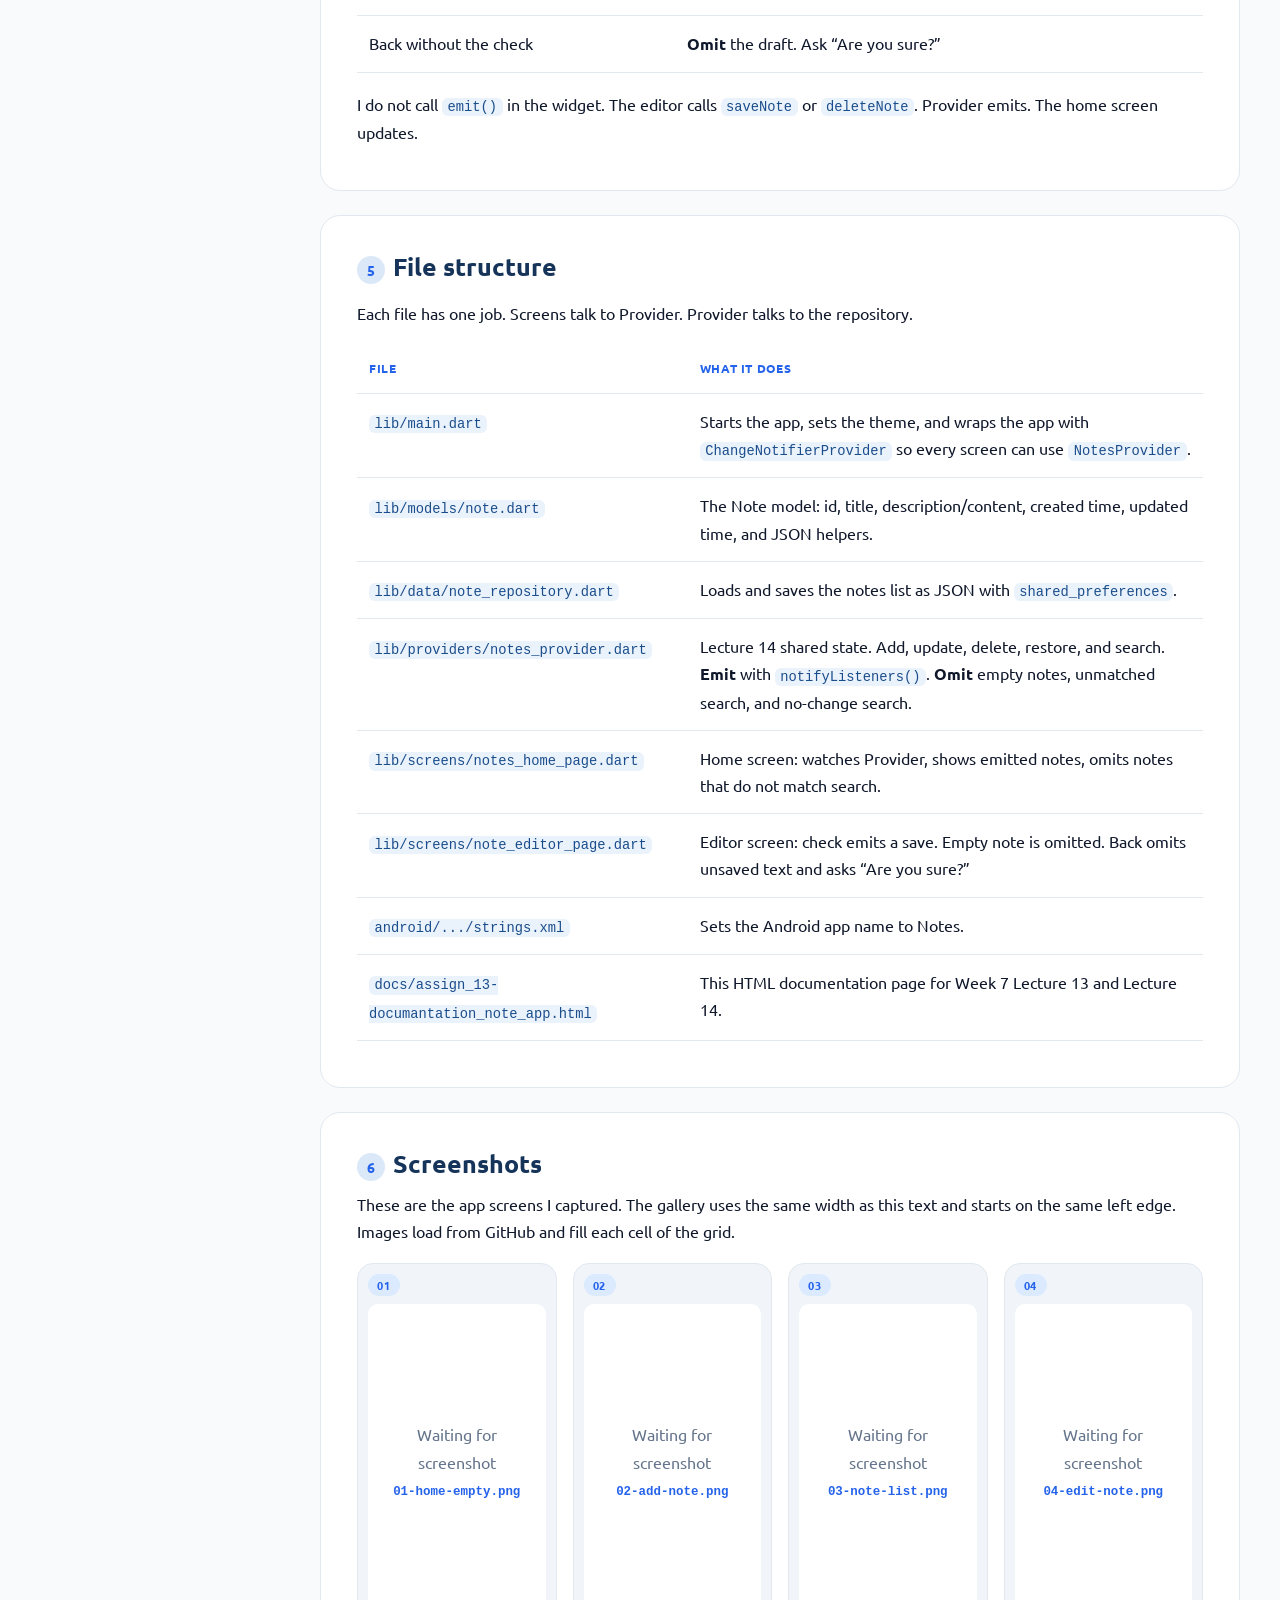
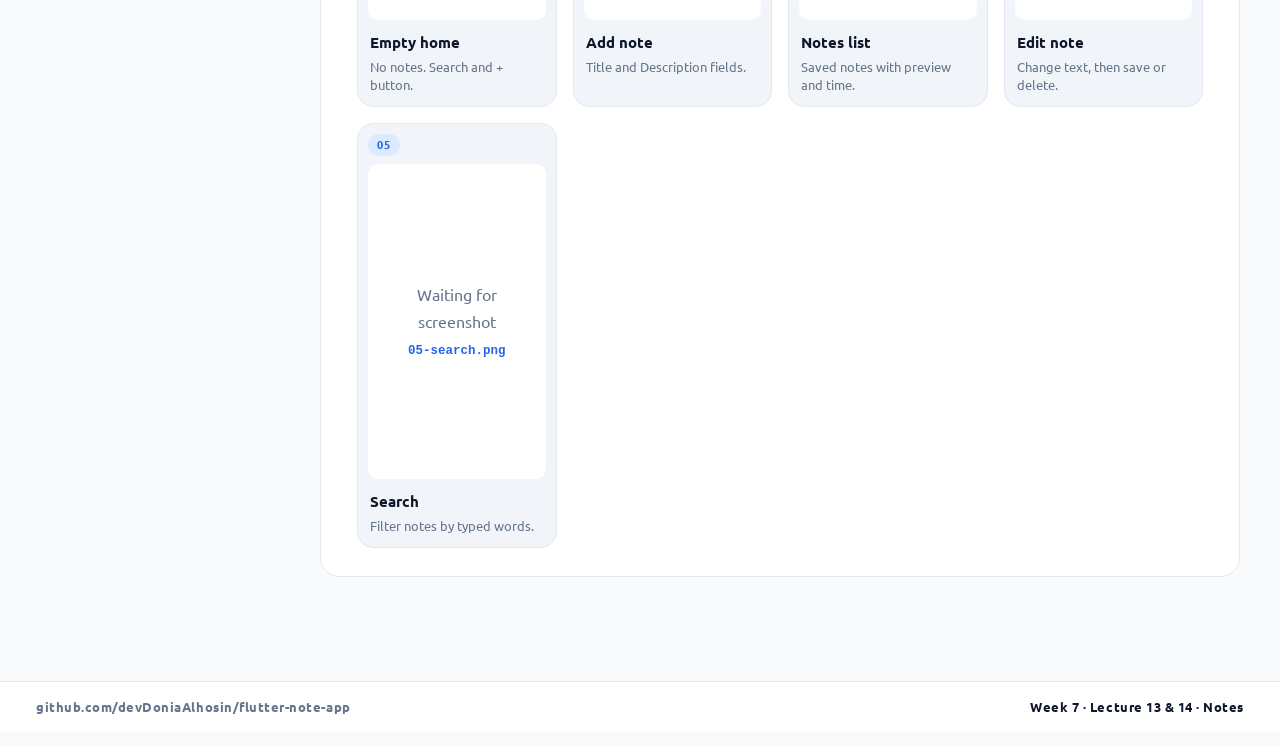
==== commit c707f7ec: "Docs: Week 7 lecture 13 & 14, GitHub screenshots" ====
--- a/docs/assign_13-documantation_note_app.html
+++ b/docs/assign_13-documantation_note_app.html
@@ -3,11 +3,11 @@
   <head>
     <meta charset="UTF-8" />
     <meta name="viewport" content="width=device-width, initial-scale=1" />
-    <title>Assignment 13 — Notes App Documentation</title>
+    <title>Week 7 Lecture 13 & 14 — Notes App Documentation</title>
     <link rel="preconnect" href="https://fonts.googleapis.com" />
     <link rel="preconnect" href="https://fonts.gstatic.com" crossorigin />
     <link
-      href="https://fonts.googleapis.com/css2?family=Outfit:wght@400;500;600;700&family=Source+Serif+4:opsz,wght@8..60,600;8..60,700&family=IBM+Plex+Mono:wght@400;500&display=swap"
+      href="https://fonts.googleapis.com/css2?family=Ubuntu:wght@400;500;700&family=Ubuntu+Mono:wght@400;700&display=swap"
       rel="stylesheet"
     />
     <style>
@@ -36,7 +36,7 @@
         margin: 0;
         color: var(--ink);
         background: var(--paper);
-        font-family: Outfit, sans-serif;
+        font-family: Ubuntu, sans-serif;
         line-height: 1.7;
         overflow-x: hidden;
       }
@@ -212,7 +212,7 @@
       h1,
       h2,
       h3 {
-        font-family: "Source Serif 4", Georgia, serif;
+        font-family: Ubuntu, sans-serif;
         line-height: 1.2;
         margin: 0 0 10px;
       }
@@ -287,7 +287,7 @@
       }
 
       .repo-banner span {
-        font-family: "IBM Plex Mono", monospace;
+        font-family: "Ubuntu Mono", monospace;
         font-size: 0.9rem;
         font-weight: 600;
         color: var(--blue);
@@ -337,7 +337,7 @@
 
       .toc-card b {
         display: block;
-        font-family: "Source Serif 4", Georgia, serif;
+        font-family: Ubuntu, sans-serif;
         font-size: 1.15rem;
         margin-bottom: 4px;
       }
@@ -442,7 +442,7 @@
 
       .card strong {
         display: block;
-        font-family: "Source Serif 4", Georgia, serif;
+        font-family: Ubuntu, sans-serif;
         margin-bottom: 4px;
       }
 
@@ -452,7 +452,7 @@
       }
 
       code {
-        font-family: "IBM Plex Mono", monospace;
+        font-family: "Ubuntu Mono", monospace;
         font-size: 0.86em;
         background: #eaf2fb;
         color: #1a4d8c;
@@ -467,7 +467,7 @@
         border: 1px solid var(--line);
         padding: 14px 16px;
         border-radius: 12px;
-        font-family: "IBM Plex Mono", monospace;
+        font-family: "Ubuntu Mono", monospace;
         font-size: 0.86rem;
       }
 
@@ -518,51 +518,78 @@
         margin: 8px 0 16px;
       }
 
+      #screenshots > p {
+        max-width: none;
+        margin: 0 0 18px;
+      }
+
       .shots {
         display: grid;
         grid-template-columns: repeat(4, minmax(0, 1fr));
-        gap: 36px 22px;
-        margin: 28px 0 8px;
-        align-items: start;
+        gap: 16px;
+        width: 100%;
+        margin: 0;
+        padding: 0;
+        align-items: stretch;
       }
 
       .shot {
+        display: flex;
+        flex-direction: column;
         margin: 0;
-        background: none;
-        border: 0;
-      }
-
-      .phone {
-        background: #0f172a;
-        border-radius: 28px;
-        padding: 12px 9px 16px;
-        box-shadow: 0 18px 40px rgba(15, 23, 42, 0.12);
-      }
-
-      .phone-bar {
-        width: 68px;
-        height: 7px;
-        margin: 2px auto 10px;
+        padding: 10px 10px 12px;
+        min-width: 0;
+        width: 100%;
+        background: var(--soft);
+        border: 1px solid var(--line);
+        border-radius: 16px;
+        box-shadow: none;
+      }
+
+      .shot:last-child {
+        grid-column: auto;
+        max-width: none;
+        width: 100%;
+        justify-self: stretch;
+      }
+
+      .shot-n {
+        display: inline-flex;
+        align-self: flex-start;
+        align-items: center;
+        justify-content: center;
+        min-width: 32px;
+        height: 22px;
+        margin: 0 0 8px;
+        padding: 0 8px;
         border-radius: 999px;
-        background: #334155;
-      }
-
-      .shot .frame {
-        min-height: 320px;
-        display: grid;
-        place-items: center;
-        background: #f8fafc;
-        border-radius: 18px;
+        background: #dbeafe;
+        color: var(--blue);
+        font-size: 0.7rem;
+        font-weight: 700;
+        letter-spacing: 0.06em;
+      }
+
+      .shot a {
+        display: block;
+        width: 100%;
+        max-width: none;
+        line-height: 0;
         overflow: hidden;
+        border-radius: 10px;
+        background: #fff;
       }
 
       .shot img {
         display: block;
         width: 100%;
-        height: 420px;
+        height: auto;
+        aspect-ratio: 9 / 16;
         object-fit: cover;
-        object-position: top;
-        background: #f8fafc;
+        object-position: top center;
+        background: #fff;
+        border: 0;
+        border-radius: 10px;
       }
 
       .shot.missing img {
@@ -575,10 +602,13 @@
         align-items: center;
         justify-content: center;
         gap: 6px;
-        min-height: 320px;
+        width: 100%;
+        aspect-ratio: 9 / 16;
         color: var(--muted);
         text-align: center;
-        padding: 20px;
+        padding: 16px;
+        background: #fff;
+        border-radius: 10px;
       }
 
       .shot.missing .drop {
@@ -586,26 +616,30 @@
       }
 
       .drop b {
-        font-family: "IBM Plex Mono", monospace;
+        font-family: "Ubuntu Mono", monospace;
         color: var(--blue);
         font-size: 0.78rem;
       }
 
-      figcaption {
-        padding: 16px 4px 0;
-      }
-
-      figcaption strong {
+      .shot figcaption {
+        width: 100%;
+        max-width: none;
+        padding: 10px 2px 0;
+        text-align: left;
+      }
+
+      .shot figcaption strong {
         display: block;
-        font-size: 1.05rem;
-        margin-bottom: 4px;
-        font-family: Outfit, sans-serif;
-      }
-
-      figcaption span {
+        font-size: 0.95rem;
+        margin-bottom: 2px;
+        font-family: Ubuntu, sans-serif;
+      }
+
+      .shot figcaption span {
         display: block;
         color: var(--muted);
-        font-size: 0.92rem;
+        font-size: 0.8rem;
+        line-height: 1.4;
       }
 
       .site-end {
@@ -619,6 +653,7 @@
       @media (max-width: 1100px) {
         .shots {
           grid-template-columns: repeat(2, minmax(0, 1fr));
+          gap: 14px;
         }
       }
 
@@ -747,15 +782,13 @@
         }
 
         .shots {
-          grid-template-columns: minmax(0, 280px);
-          justify-content: center;
-          gap: 28px 16px;
-        }
-
-        .shot img,
-        .drop {
-          min-height: 0;
-          height: 380px;
+          grid-template-columns: 1fr;
+          padding: 0;
+          gap: 14px;
+        }
+
+        .shot img {
+          height: auto;
         }
 
         table {
@@ -1025,15 +1058,11 @@
 
         .shots {
           grid-template-columns: repeat(2, minmax(0, 1fr));
-          gap: 16px 12px;
-        }
-
-        .phone {
-          padding: 8px 6px 10px;
+          gap: 0;
         }
 
         .shot img {
-          height: 260px;
+          height: auto;
         }
 
         .shot.missing {
@@ -1051,7 +1080,7 @@
   </head>
   <body>
     <header class="doc-header">
-      <strong>DEPI · Assignment 13</strong>
+      <strong>DEPI · Week 7 · Lecture 13 & 14</strong>
       <span>Notes App documentation</span>
     </header>
     <div class="shell">
@@ -1059,10 +1088,12 @@
         <p class="side-kicker">Guide</p>
         <nav>
           <a href="#overview"><em>00</em> Overview</a>
-          <a href="#steps"><em>01</em> What I did</a>
-          <a href="#features"><em>02</em> Features</a>
-          <a href="#files"><em>03</em> File structure</a>
-          <a href="#screenshots"><em>04</em> Screenshots</a>
+          <a href="#lectures"><em>01</em> Lecture 13 &amp; 14</a>
+          <a href="#steps"><em>02</em> What I did</a>
+          <a href="#features"><em>03</em> Features</a>
+          <a href="#state"><em>04</em> Provider, emit, omit</a>
+          <a href="#files"><em>05</em> File structure</a>
+          <a href="#screenshots"><em>06</em> Screenshots</a>
         </nav>
         <a class="side-repo" href="https://github.com/devDoniaAlhosin/flutter-note-app.git">
           Open GitHub repository
@@ -1072,7 +1103,7 @@
       <article class="cover" id="overview">
         <div class="title-bar">
           <div class="intro">
-            <p class="kicker">Assignment 13 documentation</p>
+            <p class="kicker">Week 7 · Lecture 13 &amp; 14 applied</p>
             <h1>Notes App</h1>
           </div>
           <a class="logo" href="https://depi.gov.eg" target="_blank" rel="noreferrer">
@@ -1080,15 +1111,16 @@
           </a>
         </div>
         <p class="lede">
-          This page covers what I built in the Notes app, the features, and
-          the role of each project file.
+          I applied the content of Week 7 Lecture 13 and Lecture 14 in this
+          Notes app: the note screens from lecture 13, then Provider with
+          emit and omit from lecture 14.
         </p>
         <div class="facts">
           <div class="fact"><b>Program</b> DEPI · Flutter track</div>
-          <div class="fact"><b>Assignment</b> Week 7 · Assignment 13</div>
+          <div class="fact"><b>Week</b> Week 7</div>
+          <div class="fact"><b>Lecture 13</b> Notes app screens &amp; storage</div>
+          <div class="fact"><b>Lecture 14</b> Provider · emit · omit</div>
           <div class="fact"><b>App name</b> Notes</div>
-          <div class="fact"><b>State</b> Provider</div>
-          <div class="fact"><b>Storage</b> SharedPreferences</div>
           <div class="fact"><b>Student repo</b> flutter-note-app</div>
         </div>
         <a class="repo-banner" href="https://github.com/devDoniaAlhosin/flutter-note-app.git">
@@ -1100,16 +1132,67 @@
       <section id="toc" class="toc print-only">
         <h2>Table of contents</h2>
         <ol class="report-toc">
-          <li><a href="#steps">1. What I did</a></li>
-          <li><a href="#features">2. Features</a></li>
-          <li><a href="#files">3. File structure</a></li>
-          <li><a href="#screenshots">4. Screenshots</a></li>
+          <li><a href="#lectures">1. Lecture 13 and 14</a></li>
+          <li><a href="#steps">2. What I did</a></li>
+          <li><a href="#features">3. Features</a></li>
+          <li><a href="#state">4. Provider, emit, and omit</a></li>
+          <li><a href="#files">5. File structure</a></li>
+          <li><a href="#screenshots">6. Screenshots</a></li>
         </ol>
       </section>
 
+      <section id="lectures">
+        <a class="back-toc" href="#toc">Back to contents</a>
+        <h2><span class="num">1</span>Lecture 13 and Lecture 14</h2>
+        <p>
+          This project applies the Week 7 lecture content. Lecture 13 is the
+          Notes app. Lecture 14 is Provider with emit and omit.
+        </p>
+        <div class="grid">
+          <div class="card green">
+            <strong>Lecture 13 — Notes app</strong>
+            <p>
+              I built the home list and the editor. Each note has a title and
+              a description. I can add, edit, search, swipe-delete, and save
+              notes on the device with <code>shared_preferences</code>.
+            </p>
+          </div>
+          <div class="card gold">
+            <strong>Lecture 14 — Provider, emit, omit</strong>
+            <p>
+              I moved notes into <code>NotesProvider</code>. After a change I
+              <strong>emit</strong> with <code>notifyListeners()</code>. I
+              <strong>omit</strong> empty notes, unmatched search, and unsaved
+              back.
+            </p>
+          </div>
+        </div>
+        <table>
+          <thead>
+            <tr>
+              <th>Lecture</th>
+              <th>Content I applied</th>
+              <th>Where in the app</th>
+            </tr>
+          </thead>
+          <tbody>
+            <tr>
+              <td>Lecture 13</td>
+              <td>Note screens, title and description, CRUD, search, local save</td>
+              <td><code>notes_home_page.dart</code>, <code>note_editor_page.dart</code>, <code>note_repository.dart</code></td>
+            </tr>
+            <tr>
+              <td>Lecture 14</td>
+              <td>Provider, emit new state, omit what should not save or show</td>
+              <td><code>notes_provider.dart</code>, <code>main.dart</code>, note screens</td>
+            </tr>
+          </tbody>
+        </table>
+      </section>
+
       <section id="steps">
         <a class="back-toc" href="#toc">Back to contents</a>
-        <h2><span class="num">1</span>What I did</h2>
+        <h2><span class="num">2</span>What I did</h2>
         <ol class="steps">
           <li>
             <strong>I turned the Flutter starter into a Notes app</strong>
@@ -1124,6 +1207,11 @@
             (<code>NotesProvider</code>) so the list and the editor share one notes state.
           </li>
           <li>
+            <strong>I applied emit and omit</strong>
+            on the note screens. Save, delete, and search emit a new state.
+            Empty notes, unmatched search, and back without the check are omitted.
+          </li>
+          <li>
             <strong>I saved notes on the device</strong>
             with <code>shared_preferences</code> as JSON.
           </li>
@@ -1136,7 +1224,7 @@
 
       <section id="features">
         <a class="back-toc" href="#toc">Back to contents</a>
-        <h2><span class="num">2</span>Features</h2>
+        <h2><span class="num">3</span>Features</h2>
         <div class="grid">
           <div class="card"><strong>Add note</strong><p>Tap + and fill Title and Description.</p></div>
           <div class="card green"><strong>Edit note</strong><p>Tap a card to change the text.</p></div>
@@ -1146,12 +1234,84 @@
           <div class="card gold"><strong>Save with check</strong><p>Press the check button to save. Back asks “Are you sure?”</p></div>
           <div class="card"><strong>Empty states</strong><p>Clear messages when the list or search is empty.</p></div>
           <div class="card green"><strong>Light / dark theme</strong><p>Follows the phone system setting.</p></div>
+          <div class="card gold"><strong>Provider</strong><p>One <code>NotesProvider</code> for the list and the editor.</p></div>
+          <div class="card"><strong>Emit &amp; omit</strong><p>Emit after a change. Omit empty, unmatched, or unsaved notes.</p></div>
         </div>
       </section>
 
+      <section id="state">
+        <a class="back-toc" href="#toc">Back to contents</a>
+        <h2><span class="num">4</span>Provider, emit, and omit</h2>
+        <p>
+          Lecture 14 uses Provider for shared state. In Bloc you call
+          <code>emit</code>. In this app I emit with
+          <code>notifyListeners()</code>. Omit means I skip what should not
+          be saved or shown.
+        </p>
+        <div class="flow">
+          <span>1. Note screen action</span>
+          <span>2. NotesProvider</span>
+          <span>3. Emit or omit</span>
+          <span>4. Home list updates</span>
+        </div>
+        <div class="grid">
+          <div class="card green">
+            <strong>Emit</strong>
+            <p>
+              After save, delete, undo, or a new search, Provider calls
+              <code>notifyListeners()</code>. The home screen uses
+              <code>watch</code>, so the list rebuilds with the new notes.
+            </p>
+          </div>
+          <div class="card gold">
+            <strong>Omit</strong>
+            <p>
+              I omit an empty note (no title and no description). I omit
+              notes that do not match search. I omit a refresh if the search
+              text did not change. I omit save if I go back without the check.
+            </p>
+          </div>
+        </div>
+        <table>
+          <thead>
+            <tr>
+              <th>On the note screen</th>
+              <th>What happens</th>
+            </tr>
+          </thead>
+          <tbody>
+            <tr>
+              <td>Press the check</td>
+              <td><strong>Emit</strong> the new or updated note to the list.</td>
+            </tr>
+            <tr>
+              <td>Swipe delete or undo</td>
+              <td><strong>Emit</strong> the list without that note, or put it back.</td>
+            </tr>
+            <tr>
+              <td>Type in search</td>
+              <td><strong>Emit</strong> the query. <strong>Omit</strong> notes that do not match.</td>
+            </tr>
+            <tr>
+              <td>Empty title and description</td>
+              <td><strong>Omit</strong> the save. Show a snackbar instead.</td>
+            </tr>
+            <tr>
+              <td>Back without the check</td>
+              <td><strong>Omit</strong> the draft. Ask “Are you sure?”</td>
+            </tr>
+          </tbody>
+        </table>
+        <p>
+          I do not call <code>emit()</code> in the widget. The editor calls
+          <code>saveNote</code> or <code>deleteNote</code>. Provider emits.
+          The home screen updates.
+        </p>
+      </section>
+
       <section id="files">
         <a class="back-toc" href="#toc">Back to contents</a>
-        <h2><span class="num">3</span>File structure</h2>
+        <h2><span class="num">5</span>File structure</h2>
         <p>Each file has one job. Screens talk to Provider. Provider talks to the repository.</p>
         <table>
           <thead>
@@ -1175,15 +1335,15 @@
             </tr>
             <tr>
               <td><code>lib/providers/notes_provider.dart</code></td>
-              <td>Shared state: add, update, delete, restore, and search. Calls <code>notifyListeners()</code> after a change.</td>
+              <td>Lecture 14 shared state. Add, update, delete, restore, and search. <strong>Emit</strong> with <code>notifyListeners()</code>. <strong>Omit</strong> empty notes, unmatched search, and no-change search.</td>
             </tr>
             <tr>
               <td><code>lib/screens/notes_home_page.dart</code></td>
-              <td>Home screen: note cards, search box, + button, and swipe to delete.</td>
+              <td>Home screen: watches Provider, shows emitted notes, omits notes that do not match search.</td>
             </tr>
             <tr>
               <td><code>lib/screens/note_editor_page.dart</code></td>
-              <td>Editor screen: Title and Description fields. Check button saves. Back shows “Are you sure?”</td>
+              <td>Editor screen: check emits a save. Empty note is omitted. Back omits unsaved text and asks “Are you sure?”</td>
             </tr>
             <tr>
               <td><code>android/.../strings.xml</code></td>
@@ -1191,7 +1351,7 @@
             </tr>
             <tr>
               <td><code>docs/assign_13-documantation_note_app.html</code></td>
-              <td>This HTML documentation page.</td>
+              <td>This HTML documentation page for Week 7 Lecture 13 and Lecture 14.</td>
             </tr>
           </tbody>
         </table>
@@ -1199,69 +1359,63 @@
 
       <section id="screenshots">
         <a class="back-toc" href="#toc">Back to contents</a>
-        <h2><span class="num">4</span>Screenshots</h2>
-        <p>App screens shown in phone frames. Four on the first row, search on the next row.</p>
+        <h2><span class="num">6</span>Screenshots</h2>
+        <p>
+          These are the app screens I captured. The gallery uses the same
+          width as this text and starts on the same left edge. Images load
+          from GitHub and fill each cell of the grid.
+        </p>
         <div class="shots">
           <figure class="shot missing">
-            <div class="phone">
-              <div class="phone-bar"></div>
-              <div class="frame">
-                <img src="screenshots/01-home-empty.png" alt="Empty home screen" />
-                <div class="drop">Waiting for screenshot<b>01-home-empty.png</b></div>
-              </div>
-            </div>
+            <span class="shot-n">01</span>
+            <a href="https://github.com/devDoniaAlhosin/flutter-note-app/blob/1d8478111e7fa366e1e009921f2e6a26a2dcf72d/docs/screenshots/01-home-empty.png">
+              <img src="https://github.com/devDoniaAlhosin/flutter-note-app/blob/1d8478111e7fa366e1e009921f2e6a26a2dcf72d/docs/screenshots/01-home-empty.png?raw=true" alt="Empty home screen" />
+            </a>
+            <div class="drop">Waiting for screenshot<b>01-home-empty.png</b></div>
             <figcaption>
               <strong>Empty home</strong>
               <span>No notes. Search and + button.</span>
             </figcaption>
           </figure>
           <figure class="shot missing">
-            <div class="phone">
-              <div class="phone-bar"></div>
-              <div class="frame">
-                <img src="screenshots/02-add-note.png" alt="Add note form" />
-                <div class="drop">Waiting for screenshot<b>02-add-note.png</b></div>
-              </div>
-            </div>
+            <span class="shot-n">02</span>
+            <a href="https://github.com/devDoniaAlhosin/flutter-note-app/blob/1d8478111e7fa366e1e009921f2e6a26a2dcf72d/docs/screenshots/02-add-note.png">
+              <img src="https://github.com/devDoniaAlhosin/flutter-note-app/blob/1d8478111e7fa366e1e009921f2e6a26a2dcf72d/docs/screenshots/02-add-note.png?raw=true" alt="Add note form" />
+            </a>
+            <div class="drop">Waiting for screenshot<b>02-add-note.png</b></div>
             <figcaption>
               <strong>Add note</strong>
               <span>Title and Description fields.</span>
             </figcaption>
           </figure>
           <figure class="shot missing">
-            <div class="phone">
-              <div class="phone-bar"></div>
-              <div class="frame">
-                <img src="screenshots/03-note-list.png" alt="Notes list" />
-                <div class="drop">Waiting for screenshot<b>03-note-list.png</b></div>
-              </div>
-            </div>
+            <span class="shot-n">03</span>
+            <a href="https://github.com/devDoniaAlhosin/flutter-note-app/blob/1d8478111e7fa366e1e009921f2e6a26a2dcf72d/docs/screenshots/03-note-list.png">
+              <img src="https://github.com/devDoniaAlhosin/flutter-note-app/blob/1d8478111e7fa366e1e009921f2e6a26a2dcf72d/docs/screenshots/03-note-list.png?raw=true" alt="Notes list" />
+            </a>
+            <div class="drop">Waiting for screenshot<b>03-note-list.png</b></div>
             <figcaption>
               <strong>Notes list</strong>
               <span>Saved notes with preview and time.</span>
             </figcaption>
           </figure>
           <figure class="shot missing">
-            <div class="phone">
-              <div class="phone-bar"></div>
-              <div class="frame">
-                <img src="screenshots/04-edit-note.png" alt="Edit note screen" />
-                <div class="drop">Waiting for screenshot<b>04-edit-note.png</b></div>
-              </div>
-            </div>
+            <span class="shot-n">04</span>
+            <a href="https://github.com/devDoniaAlhosin/flutter-note-app/blob/1d8478111e7fa366e1e009921f2e6a26a2dcf72d/docs/screenshots/04-edit-note.png">
+              <img src="https://github.com/devDoniaAlhosin/flutter-note-app/blob/1d8478111e7fa366e1e009921f2e6a26a2dcf72d/docs/screenshots/04-edit-note.png?raw=true" alt="Edit note screen" />
+            </a>
+            <div class="drop">Waiting for screenshot<b>04-edit-note.png</b></div>
             <figcaption>
               <strong>Edit note</strong>
               <span>Change text, then save or delete.</span>
             </figcaption>
           </figure>
           <figure class="shot missing">
-            <div class="phone">
-              <div class="phone-bar"></div>
-              <div class="frame">
-                <img src="screenshots/05-search.png" alt="Search notes" />
-                <div class="drop">Waiting for screenshot<b>05-search.png</b></div>
-              </div>
-            </div>
+            <span class="shot-n">05</span>
+            <a href="https://github.com/devDoniaAlhosin/flutter-note-app/blob/1d8478111e7fa366e1e009921f2e6a26a2dcf72d/docs/screenshots/05-search.png">
+              <img src="https://github.com/devDoniaAlhosin/flutter-note-app/blob/1d8478111e7fa366e1e009921f2e6a26a2dcf72d/docs/screenshots/05-search.png?raw=true" alt="Search notes" />
+            </a>
+            <div class="drop">Waiting for screenshot<b>05-search.png</b></div>
             <figcaption>
               <strong>Search</strong>
               <span>Filter notes by typed words.</span>
@@ -1274,7 +1428,7 @@
     </div>
     <footer class="doc-footer">
       <span>github.com/devDoniaAlhosin/flutter-note-app</span>
-      <strong>Week 7 · Flutter · Notes</strong>
+      <strong>Week 7 · Lecture 13 &amp; 14 · Notes</strong>
     </footer>
     <script>
       document.querySelectorAll(".shot").forEach((shot) => {
@@ -1287,7 +1441,7 @@
       });
 
       const links = [...document.querySelectorAll(".sidebar nav a")];
-      const sections = [...document.querySelectorAll("#overview, #steps, #features, #files, #screenshots")];
+      const sections = [...document.querySelectorAll("#overview, #lectures, #steps, #features, #state, #files, #screenshots")];
       const setActive = () => {
         const y = window.scrollY + 140;
         let current = sections[0];
